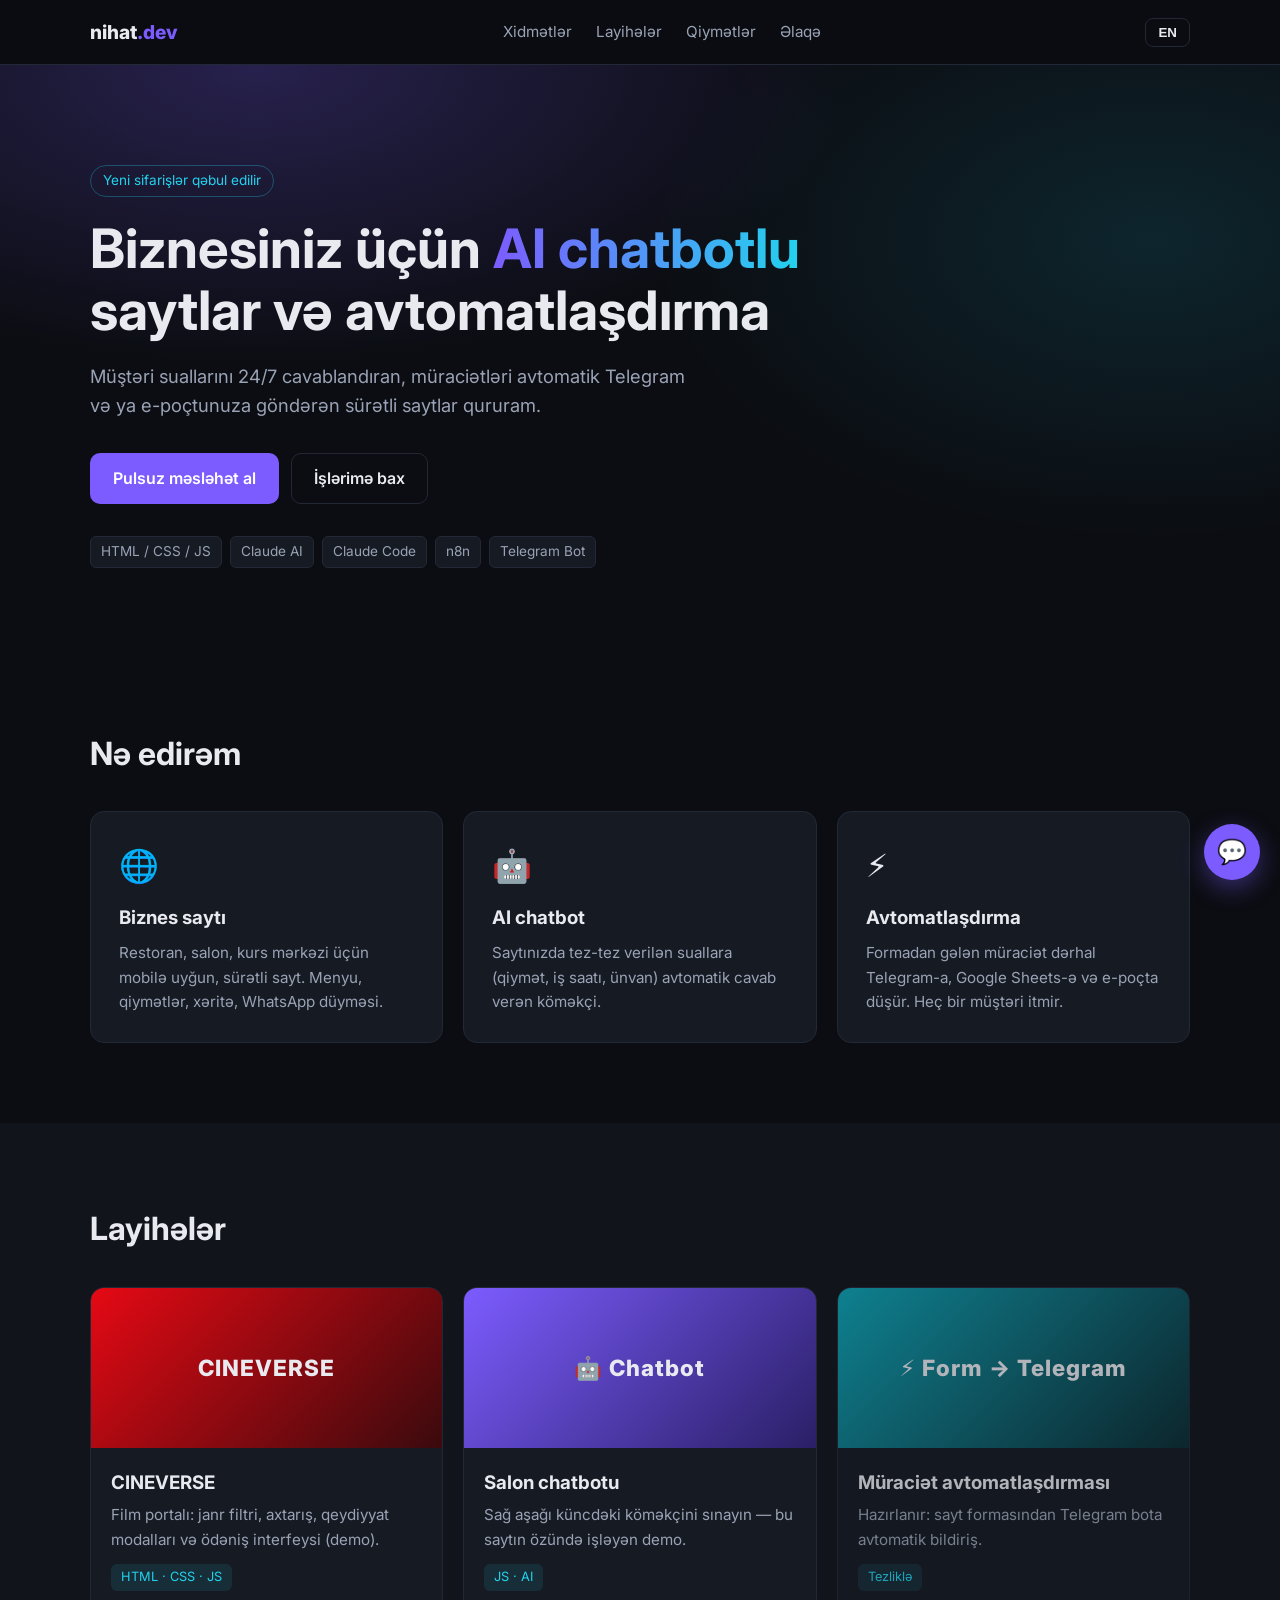
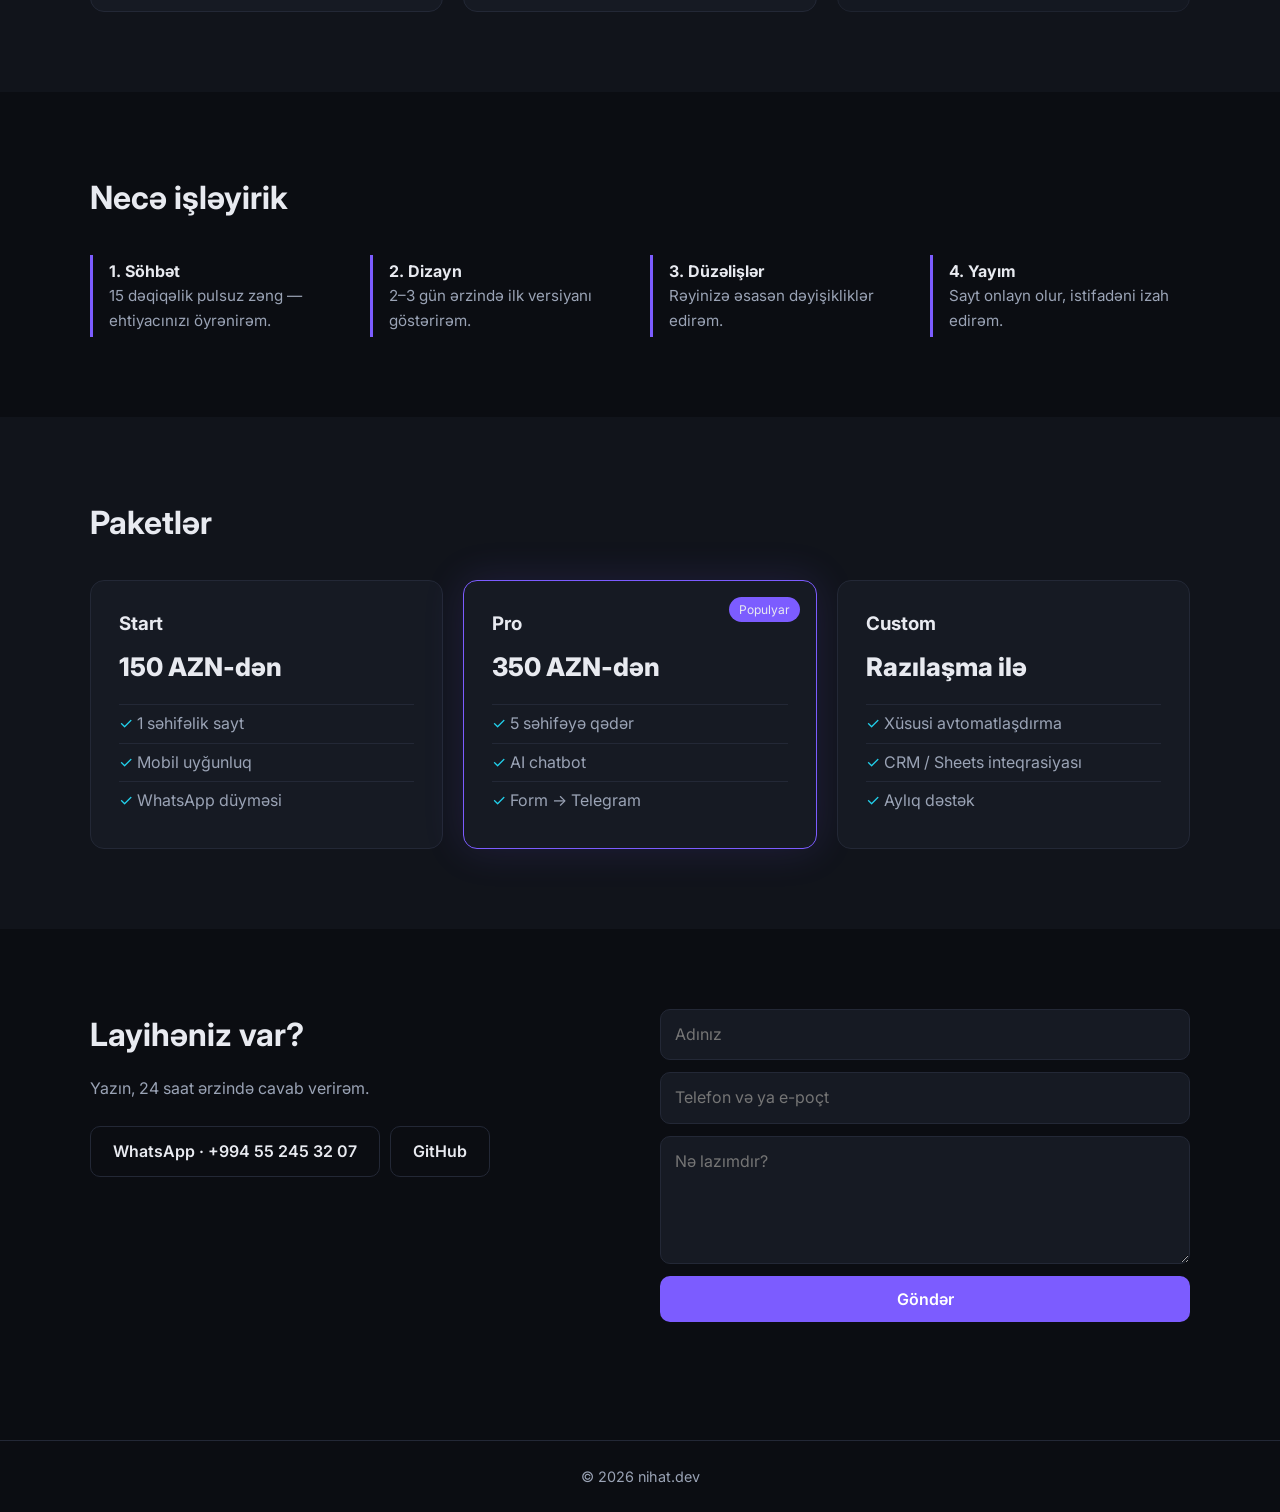
==== index.html @ 08c9906d "Add portfolio site Co-Authored-By: Claude Opus 5.5 <noreply@anthropic.com>" ====
<!DOCTYPE html>
<html lang="az">
<head>
    <meta charset="UTF-8">
    <meta name="viewport" content="width=device-width, initial-scale=1.0">
    <title>Nihat | AI Web & Automation</title>
    <meta name="description" content="Kiçik bizneslər üçün AI chatbotlu saytlar və avtomatlaşdırma.">
    <link rel="preconnect" href="https://fonts.googleapis.com">
    <link href="https://fonts.googleapis.com/css2?family=Inter:wght@400;500;600;700;800&display=swap" rel="stylesheet">
    <link rel="stylesheet" href="style.css">
</head>
<body>

<header class="nav">
    <div class="container nav-inner">
        <a href="#" class="logo">nihat<span>.dev</span></a>
        <nav class="nav-links">
            <a href="#services" data-i18n="nav_services">Xidmətlər</a>
            <a href="#projects" data-i18n="nav_projects">Layihələr</a>
            <a href="#pricing" data-i18n="nav_pricing">Qiymətlər</a>
            <a href="#contact" data-i18n="nav_contact">Əlaqə</a>
        </nav>
        <button class="lang-btn" id="langBtn" aria-label="Change language">EN</button>
    </div>
</header>

<section class="hero">
    <div class="container">
        <span class="badge" data-i18n="hero_badge">Yeni sifarişlər qəbul edilir</span>
        <h1 data-i18n="hero_title">Biznesiniz üçün <em>AI chatbotlu</em> saytlar və avtomatlaşdırma</h1>
        <p class="lead" data-i18n="hero_lead">Müştəri suallarını 24/7 cavablandıran, müraciətləri avtomatik Telegram və ya e-poçtunuza göndərən sürətli saytlar qururam.</p>
        <div class="hero-cta">
            <a href="#contact" class="btn btn-primary" data-i18n="hero_cta1">Pulsuz məsləhət al</a>
            <a href="#projects" class="btn btn-ghost" data-i18n="hero_cta2">İşlərimə bax</a>
        </div>
        <ul class="stack">
            <li>HTML / CSS / JS</li><li>Claude AI</li><li>Claude Code</li><li>n8n</li><li>Telegram Bot</li>
        </ul>
    </div>
</section>

<section id="services" class="section">
    <div class="container">
        <h2 data-i18n="services_title">Nə edirəm</h2>
        <div class="grid-3">
            <article class="card">
                <div class="icon">🌐</div>
                <h3 data-i18n="s1_title">Biznes saytı</h3>
                <p data-i18n="s1_text">Restoran, salon, kurs mərkəzi üçün mobilə uyğun, sürətli sayt. Menyu, qiymətlər, xəritə, WhatsApp düyməsi.</p>
            </article>
            <article class="card">
                <div class="icon">🤖</div>
                <h3 data-i18n="s2_title">AI chatbot</h3>
                <p data-i18n="s2_text">Saytınızda tez-tez verilən suallara (qiymət, iş saatı, ünvan) avtomatik cavab verən köməkçi.</p>
            </article>
            <article class="card">
                <div class="icon">⚡</div>
                <h3 data-i18n="s3_title">Avtomatlaşdırma</h3>
                <p data-i18n="s3_text">Formadan gələn müraciət dərhal Telegram-a, Google Sheets-ə və e-poçta düşür. Heç bir müştəri itmir.</p>
            </article>
        </div>
    </div>
</section>

<section id="projects" class="section alt">
    <div class="container">
        <h2 data-i18n="projects_title">Layihələr</h2>
        <div class="grid-3">
            <article class="project">
                <div class="thumb thumb-1">CINEVERSE</div>
                <div class="project-body">
                    <h3>CINEVERSE</h3>
                    <p data-i18n="p1_text">Film portalı: janr filtri, axtarış, qeydiyyat modalları və ödəniş interfeysi (demo).</p>
                    <span class="tag">HTML · CSS · JS</span>
                </div>
            </article>
            <article class="project">
                <div class="thumb thumb-2">🤖 Chatbot</div>
                <div class="project-body">
                    <h3 data-i18n="p2_title">Salon chatbotu</h3>
                    <p data-i18n="p2_text">Sağ aşağı küncdəki köməkçini sınayın — bu saytın özündə işləyən demo.</p>
                    <span class="tag">JS · AI</span>
                </div>
            </article>
            <article class="project soon">
                <div class="thumb thumb-3">⚡ Form → Telegram</div>
                <div class="project-body">
                    <h3 data-i18n="p3_title">Müraciət avtomatlaşdırması</h3>
                    <p data-i18n="p3_text">Hazırlanır: sayt formasından Telegram bota avtomatik bildiriş.</p>
                    <span class="tag" data-i18n="soon">Tezliklə</span>
                </div>
            </article>
        </div>
    </div>
</section>

<section class="section">
    <div class="container">
        <h2 data-i18n="process_title">Necə işləyirik</h2>
        <ol class="steps">
            <li><strong data-i18n="st1_t">1. Söhbət</strong><span data-i18n="st1">15 dəqiqəlik pulsuz zəng — ehtiyacınızı öyrənirəm.</span></li>
            <li><strong data-i18n="st2_t">2. Dizayn</strong><span data-i18n="st2">2–3 gün ərzində ilk versiyanı göstərirəm.</span></li>
            <li><strong data-i18n="st3_t">3. Düzəlişlər</strong><span data-i18n="st3">Rəyinizə əsasən dəyişikliklər edirəm.</span></li>
            <li><strong data-i18n="st4_t">4. Yayım</strong><span data-i18n="st4">Sayt onlayn olur, istifadəni izah edirəm.</span></li>
        </ol>
    </div>
</section>

<section id="pricing" class="section alt">
    <div class="container">
        <h2 data-i18n="pricing_title">Paketlər</h2>
        <div class="grid-3">
            <article class="price">
                <h3>Start</h3>
                <p class="amount" data-i18n="pr1_amount">150 AZN-dən</p>
                <ul>
                    <li data-i18n="pr1_a">1 səhifəlik sayt</li>
                    <li data-i18n="pr1_b">Mobil uyğunluq</li>
                    <li data-i18n="pr1_c">WhatsApp düyməsi</li>
                </ul>
            </article>
            <article class="price featured">
                <span class="ribbon" data-i18n="popular">Populyar</span>
                <h3>Pro</h3>
                <p class="amount" data-i18n="pr2_amount">350 AZN-dən</p>
                <ul>
                    <li data-i18n="pr2_a">5 səhifəyə qədər</li>
                    <li data-i18n="pr2_b">AI chatbot</li>
                    <li data-i18n="pr2_c">Form → Telegram</li>
                </ul>
            </article>
            <article class="price">
                <h3>Custom</h3>
                <p class="amount" data-i18n="pr3_amount">Razılaşma ilə</p>
                <ul>
                    <li data-i18n="pr3_a">Xüsusi avtomatlaşdırma</li>
                    <li data-i18n="pr3_b">CRM / Sheets inteqrasiyası</li>
                    <li data-i18n="pr3_c">Aylıq dəstək</li>
                </ul>
            </article>
        </div>
    </div>
</section>

<section id="contact" class="section">
    <div class="container contact">
        <div>
            <h2 data-i18n="contact_title">Layihəniz var?</h2>
            <p data-i18n="contact_text">Yazın, 24 saat ərzində cavab verirəm.</p>
            <div class="contact-links">
                <a href="https://wa.me/994552453207" target="_blank" rel="noopener" class="btn btn-ghost">WhatsApp · +994 55 245 32 07</a>
                <a href="https://github.com/nihatdadaszade2-create" target="_blank" rel="noopener" class="btn btn-ghost">GitHub</a>
            </div>
        </div>
        <form id="contactForm" class="form">
            <input type="text" name="name" required data-i18n-ph="f_name" placeholder="Adınız">
            <input type="text" name="contact" required data-i18n-ph="f_contact" placeholder="Telefon və ya e-poçt">
            <textarea name="message" rows="4" required data-i18n-ph="f_msg" placeholder="Nə lazımdır?"></textarea>
            <button type="submit" class="btn btn-primary" data-i18n="f_send">Göndər</button>
            <p class="form-note" id="formNote"></p>
        </form>
    </div>
</section>

<footer class="footer">
    <div class="container">© 2026 nihat.dev</div>
</footer>

<!-- Demo chatbot -->
<button class="chat-toggle" id="chatToggle" aria-label="Chat">💬</button>
<div class="chat" id="chat" hidden>
    <div class="chat-head">
        <span data-i18n="bot_name">Glow Salon köməkçisi (demo)</span>
        <button id="chatClose" aria-label="Close">×</button>
    </div>
    <div class="chat-body" id="chatBody"></div>
    <div class="chat-quick" id="chatQuick"></div>
    <form class="chat-input" id="chatForm">
        <input type="text" id="chatText" autocomplete="off" data-i18n-ph="bot_ph" placeholder="Sualınızı yazın...">
        <button type="submit">➤</button>
    </form>
</div>

<script src="script.js"></script>
</body>
</html>
---- style.css ----
:root {
    --bg: #0b0d12;
    --bg-alt: #11141b;
    --card: #161a23;
    --border: #232836;
    --text: #e8eaf0;
    --muted: #9aa3b5;
    --accent: #7c5cff;
    --accent-2: #22d3ee;
    --radius: 14px;
    color-scheme: dark;
}
body::before {
    content: ""; position: fixed; inset: 0 0 auto; z-index: 11;
    height: env(safe-area-inset-top, 0px); background: var(--bg);
}

* { box-sizing: border-box; margin: 0; padding: 0; }
html { scroll-behavior: smooth; }
body {
    font-family: 'Inter', system-ui, sans-serif;
    background: var(--bg);
    color: var(--text);
    line-height: 1.6;
}
a { color: inherit; text-decoration: none; }
.container { width: min(1100px, 100% - 32px); margin-inline: auto; }

/* Nav */
.nav {
    position: sticky; top: env(safe-area-inset-top, 0px); z-index: 10;
    background: rgba(11, 13, 18, .8);
    backdrop-filter: blur(10px);
    border-bottom: 1px solid var(--border);
}
.nav-inner { display: flex; align-items: center; justify-content: space-between; height: 64px; gap: 16px; }
.logo { font-weight: 800; font-size: 1.2rem; }
.logo span { color: var(--accent); }
.nav-links { display: flex; gap: 24px; color: var(--muted); font-size: .95rem; }
.nav-links a:hover { color: var(--text); }
.lang-btn {
    background: transparent; color: var(--text);
    border: 1px solid var(--border); border-radius: 8px;
    padding: 6px 12px; cursor: pointer; font-weight: 600;
}
.lang-btn:hover { border-color: var(--accent); }

/* Hero */
.hero {
    padding: 100px 0 80px;
    background: radial-gradient(600px 300px at 20% 0%, rgba(124, 92, 255, .25), transparent),
                radial-gradient(500px 300px at 90% 30%, rgba(34, 211, 238, .12), transparent);
}
.badge {
    display: inline-block; font-size: .85rem; color: var(--accent-2);
    border: 1px solid rgba(34, 211, 238, .3); border-radius: 999px; padding: 4px 12px;
}
.hero h1 { font-size: clamp(2rem, 5vw, 3.4rem); line-height: 1.15; margin: 20px 0; max-width: 800px; }
.hero h1 em {
    font-style: normal;
    background: linear-gradient(90deg, var(--accent), var(--accent-2));
    -webkit-background-clip: text; background-clip: text; color: transparent;
}
.lead { color: var(--muted); font-size: 1.15rem; max-width: 620px; }
.hero-cta { display: flex; gap: 12px; margin: 32px 0; flex-wrap: wrap; }
.stack { display: flex; flex-wrap: wrap; gap: 8px; list-style: none; }
.stack li {
    font-size: .85rem; color: var(--muted);
    background: var(--card); border: 1px solid var(--border);
    padding: 4px 10px; border-radius: 6px;
}

/* Buttons */
.btn {
    display: inline-block; padding: 12px 22px; border-radius: 10px;
    font-weight: 600; cursor: pointer; border: 1px solid transparent;
    font-size: 1rem; font-family: inherit; transition: transform .15s, background .15s;
}
.btn:hover { transform: translateY(-2px); }
.btn-primary { background: var(--accent); color: #fff; }
.btn-primary:hover { background: #6a48f5; }
.btn-ghost { border-color: var(--border); color: var(--text); background: transparent; }
.btn-ghost:hover { border-color: var(--accent); }

/* Sections */
.section { padding: 80px 0; }
.section.alt { background: var(--bg-alt); }
.section h2 { font-size: 2rem; margin-bottom: 32px; }
.grid-3 { display: grid; grid-template-columns: repeat(auto-fit, minmax(260px, 1fr)); gap: 20px; }

.card, .price, .project {
    background: var(--card); border: 1px solid var(--border);
    border-radius: var(--radius); transition: border-color .2s, transform .2s;
}
.card:hover, .project:hover, .price:hover { border-color: var(--accent); transform: translateY(-4px); }
.card { padding: 28px; }
.card .icon { font-size: 2rem; margin-bottom: 12px; }
.card h3 { margin-bottom: 8px; }
.card p, .project p { color: var(--muted); font-size: .95rem; }

/* Projects */
.project { overflow: hidden; }
.thumb {
    height: 160px; display: grid; place-items: center;
    font-weight: 800; font-size: 1.4rem; letter-spacing: 1px;
}
.thumb-1 { background: linear-gradient(135deg, #e50914, #3a0a0d); }
.thumb-2 { background: linear-gradient(135deg, #7c5cff, #2a1f66); }
.thumb-3 { background: linear-gradient(135deg, #0ea5b7, #0b2c33); }
.project-body { padding: 20px; }
.project-body h3 { margin-bottom: 6px; }
.tag {
    display: inline-block; margin-top: 12px; font-size: .8rem;
    color: var(--accent-2); background: rgba(34, 211, 238, .1);
    padding: 3px 10px; border-radius: 6px;
}
.project.soon { opacity: .75; }

/* Steps */
.steps { list-style: none; display: grid; grid-template-columns: repeat(auto-fit, minmax(220px, 1fr)); gap: 20px; }
.steps li { border-left: 3px solid var(--accent); padding: 4px 0 4px 16px; display: flex; flex-direction: column; }
.steps span { color: var(--muted); font-size: .95rem; }

/* Pricing */
.price { padding: 28px; position: relative; }
.price.featured { border-color: var(--accent); box-shadow: 0 0 40px rgba(124, 92, 255, .15); }
.ribbon {
    position: absolute; top: 16px; right: 16px; font-size: .75rem;
    background: var(--accent); padding: 3px 10px; border-radius: 999px;
}
.amount { font-size: 1.6rem; font-weight: 800; margin: 8px 0 16px; }
.price ul { list-style: none; color: var(--muted); }
.price li { padding: 6px 0; border-top: 1px solid var(--border); }
.price li::before { content: '✓ '; color: var(--accent-2); }

/* Contact */
.contact { display: grid; grid-template-columns: 1fr 1fr; gap: 40px; align-items: start; }
.contact p { color: var(--muted); margin: -16px 0 24px; }
.contact-links { display: flex; gap: 10px; flex-wrap: wrap; }
.form { display: flex; flex-direction: column; gap: 12px; }
.form input, .form textarea, .chat-input input {
    background: var(--card); color: var(--text);
    border: 1px solid var(--border); border-radius: 10px;
    padding: 12px 14px; font: inherit; resize: vertical;
}
.form input:focus, .form textarea:focus, .chat-input input:focus { outline: none; border-color: var(--accent); }
.form-note { color: var(--accent-2); font-size: .9rem; min-height: 1.2em; display: flex; flex-wrap: wrap; align-items: center; gap: 10px; }

.footer { border-top: 1px solid var(--border); padding: 24px 0; color: var(--muted); font-size: .9rem; text-align: center; }

/* Chatbot */
.chat-toggle {
    position: fixed; z-index: 20;
    right: calc(20px + env(safe-area-inset-right, 0px));
    bottom: calc(20px + env(safe-area-inset-bottom, 0px));
    width: 56px; height: 56px; border-radius: 50%; border: none;
    background: var(--accent); font-size: 1.5rem; cursor: pointer;
    box-shadow: 0 8px 24px rgba(124, 92, 255, .4);
}
.chat {
    position: fixed; z-index: 20;
    right: calc(20px + env(safe-area-inset-right, 0px));
    bottom: calc(88px + env(safe-area-inset-bottom, 0px));
    width: min(360px, calc(100vw - 32px)); height: 460px;
    background: var(--card); border: 1px solid var(--border); border-radius: var(--radius);
    display: flex; flex-direction: column; overflow: hidden;
    box-shadow: 0 20px 50px rgba(0, 0, 0, .5);
}
.chat[hidden] { display: none; }
.chat-head {
    display: flex; justify-content: space-between; align-items: center;
    padding: 12px 16px; background: var(--accent); font-weight: 600; font-size: .95rem;
}
.chat-head button { background: none; border: none; color: #fff; font-size: 1.4rem; cursor: pointer; }
.chat-body { flex: 1; overflow-y: auto; padding: 14px; display: flex; flex-direction: column; gap: 8px; }
.msg { max-width: 85%; padding: 8px 12px; border-radius: 12px; font-size: .92rem; white-space: pre-line; }
.msg.bot { background: var(--bg-alt); align-self: flex-start; border-bottom-left-radius: 4px; }
.msg.user { background: var(--accent); align-self: flex-end; border-bottom-right-radius: 4px; }
.msg.typing { color: var(--muted); }
.chat-quick { display: flex; flex-wrap: wrap; gap: 6px; padding: 0 14px 10px; }
.chat-quick button {
    background: transparent; color: var(--accent-2); border: 1px solid rgba(34, 211, 238, .35);
    border-radius: 999px; padding: 4px 10px; font-size: .8rem; cursor: pointer; font-family: inherit;
}
.chat-input { display: flex; gap: 8px; padding: 10px; border-top: 1px solid var(--border); }
.chat-input input { flex: 1; padding: 10px 12px; }
.chat-input button { background: var(--accent); border: none; color: #fff; border-radius: 10px; width: 44px; cursor: pointer; }

@media (max-width: 720px) {
    .nav-links { display: none; }
    .contact { grid-template-columns: 1fr; }
    .hero { padding: 64px 0 56px; }
    .section { padding: 56px 0; }
}
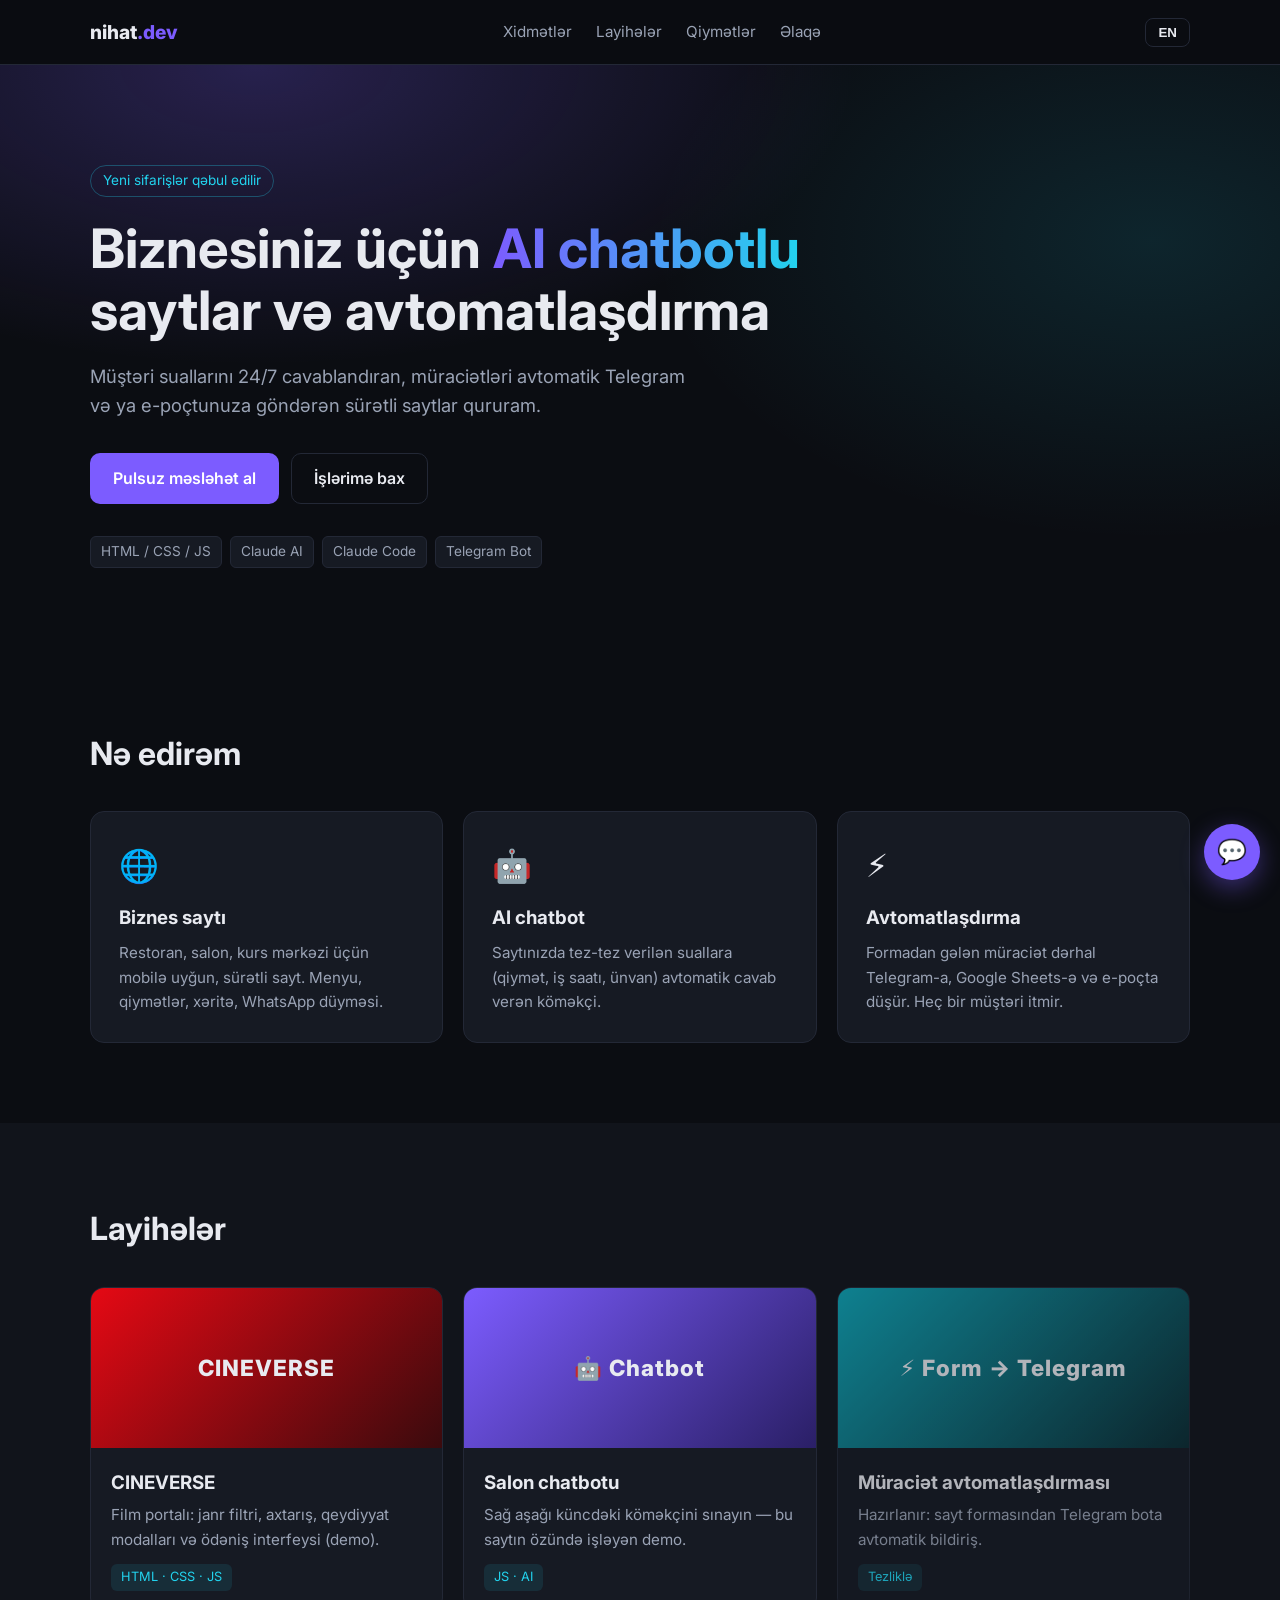
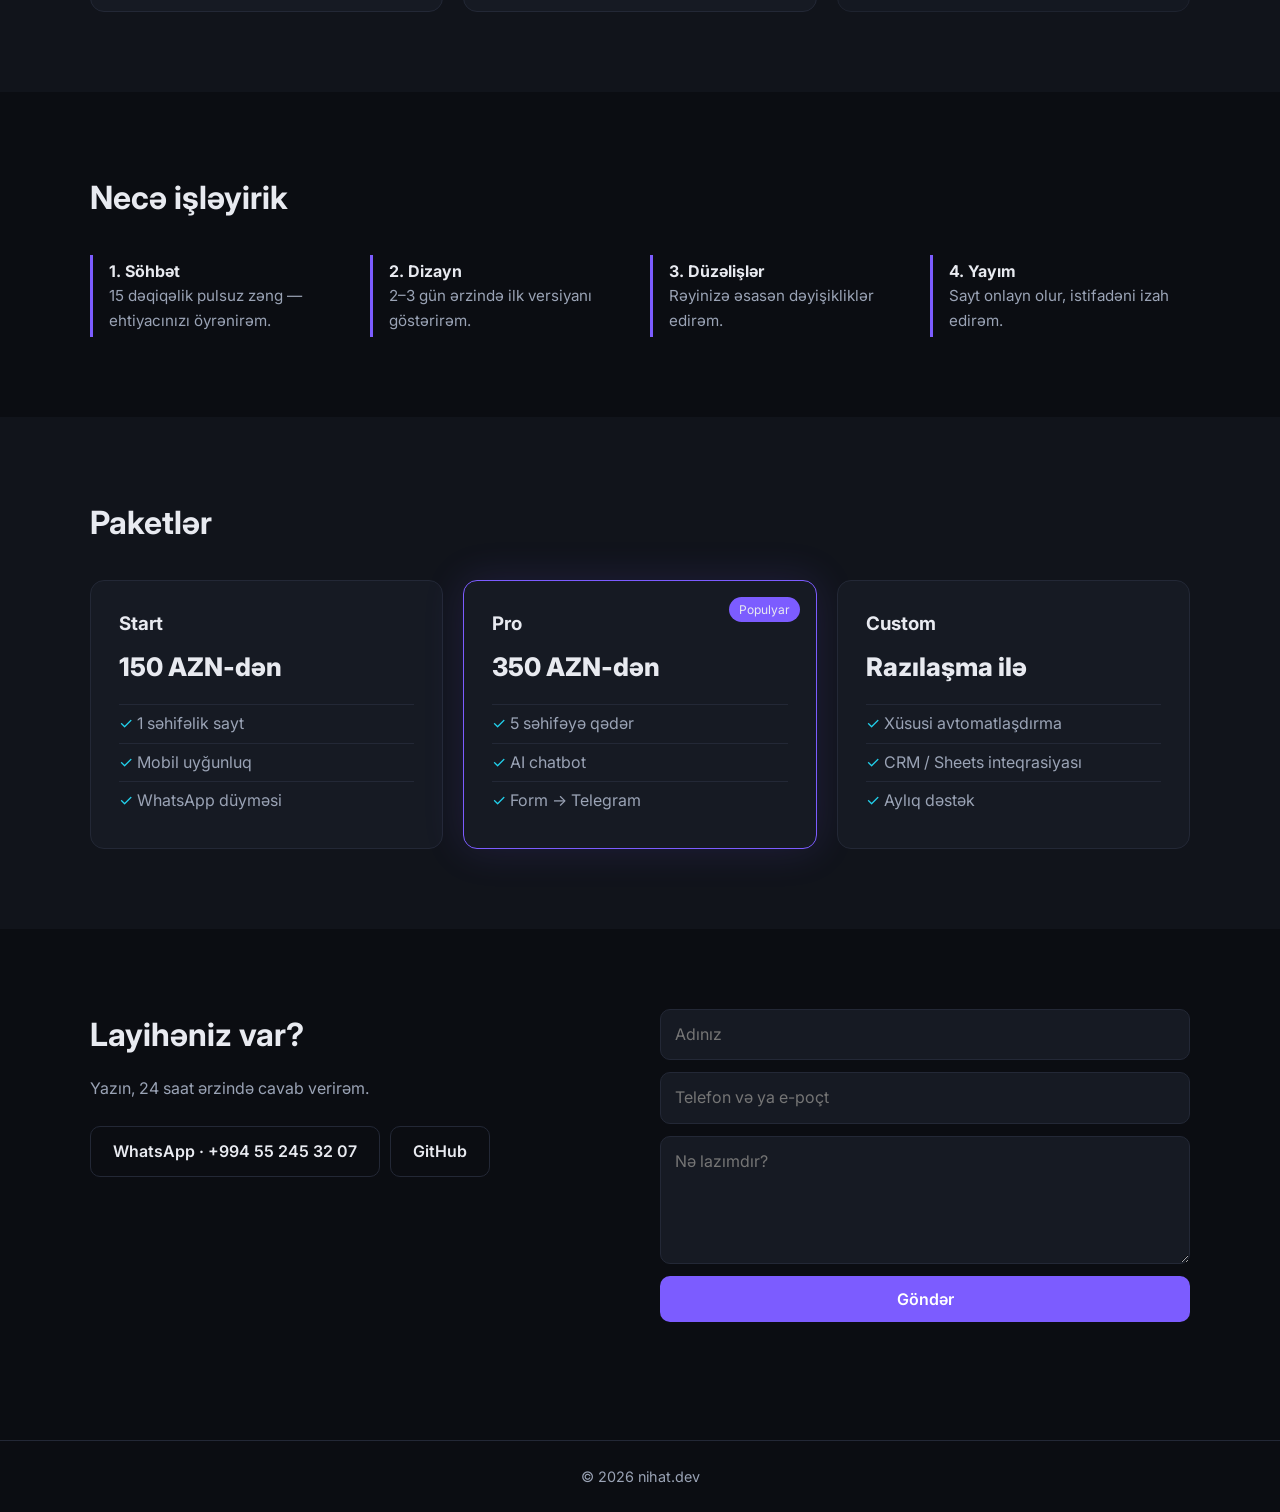
==== commit 38452e71: "Remove n8n from skill list Co-Authored-By: Claude Opus 5.5 <noreply@anthropic.com>" ====
--- a/index.html
+++ b/index.html
@@ -34,7 +34,7 @@
             <a href="#projects" class="btn btn-ghost" data-i18n="hero_cta2">İşlərimə bax</a>
         </div>
         <ul class="stack">
-            <li>HTML / CSS / JS</li><li>Claude AI</li><li>Claude Code</li><li>n8n</li><li>Telegram Bot</li>
+            <li>HTML / CSS / JS</li><li>Claude AI</li><li>Claude Code</li><li>Telegram Bot</li>
         </ul>
     </div>
 </section>
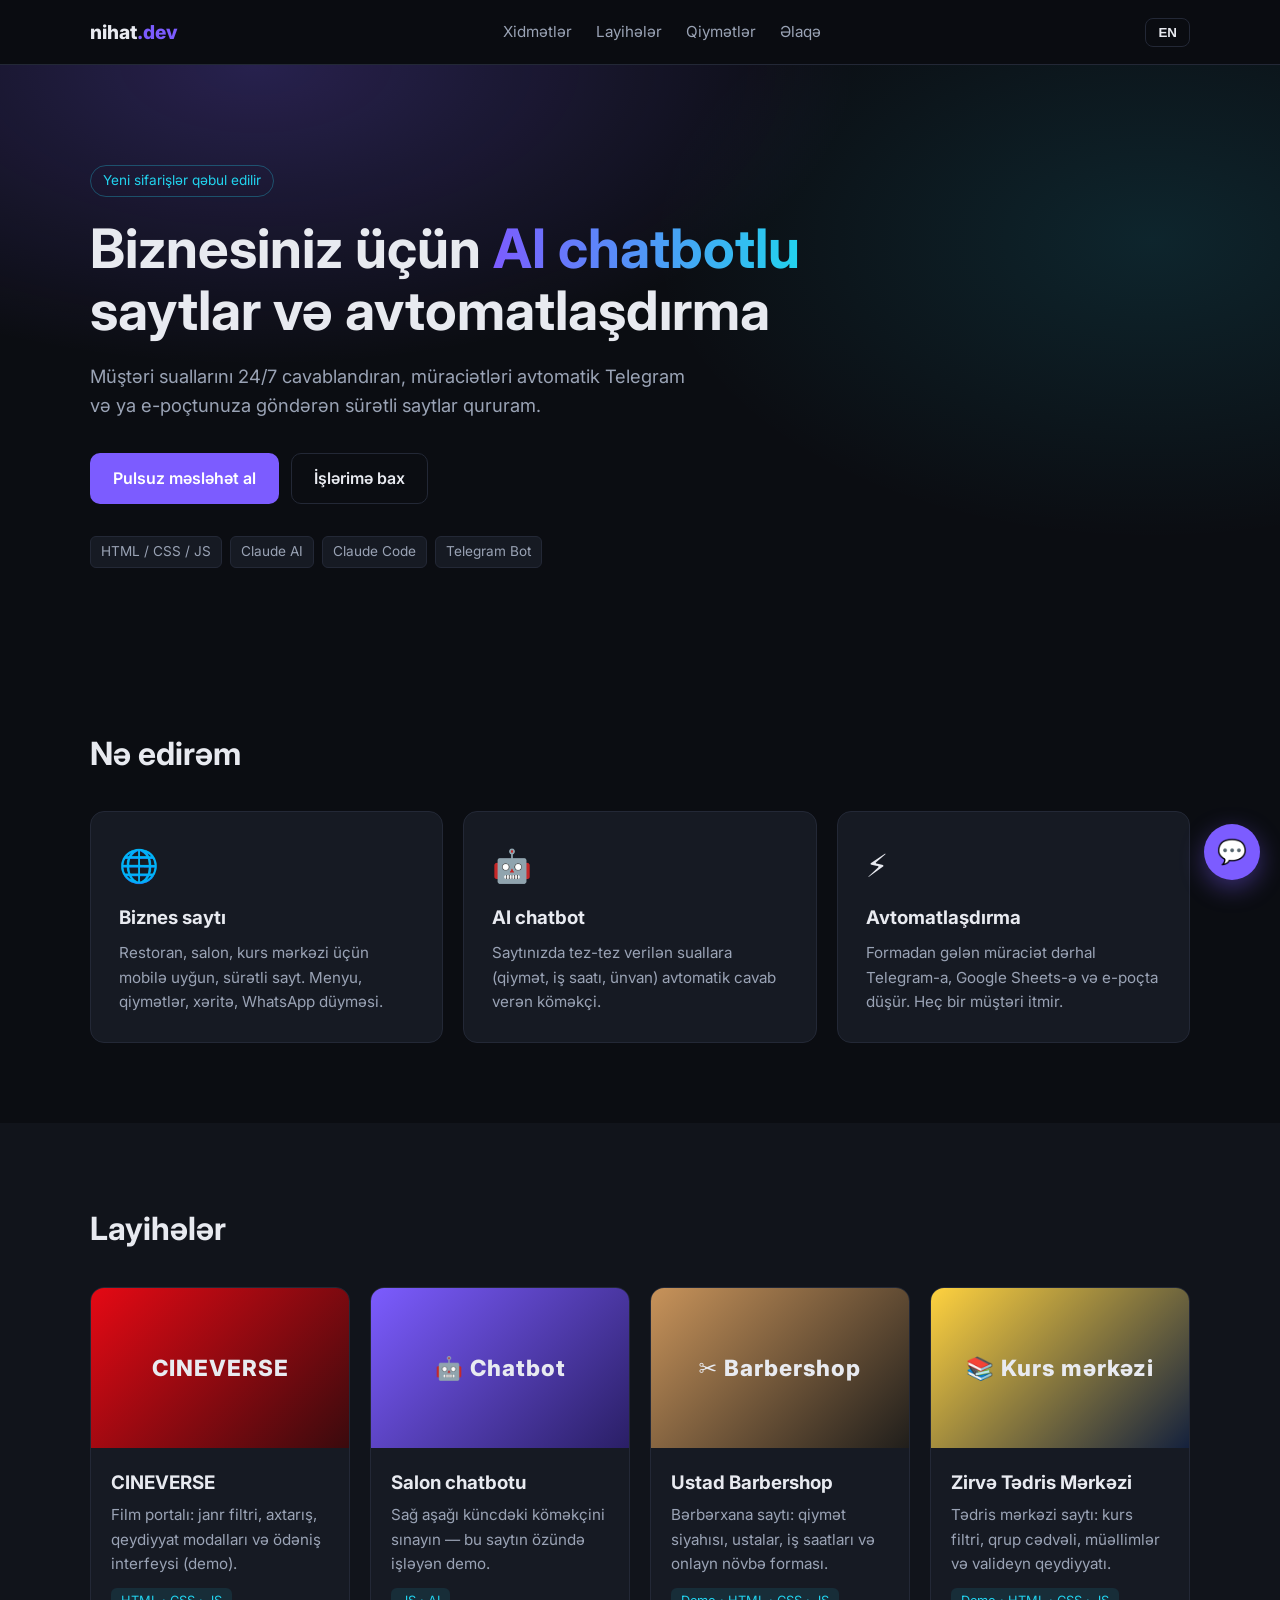
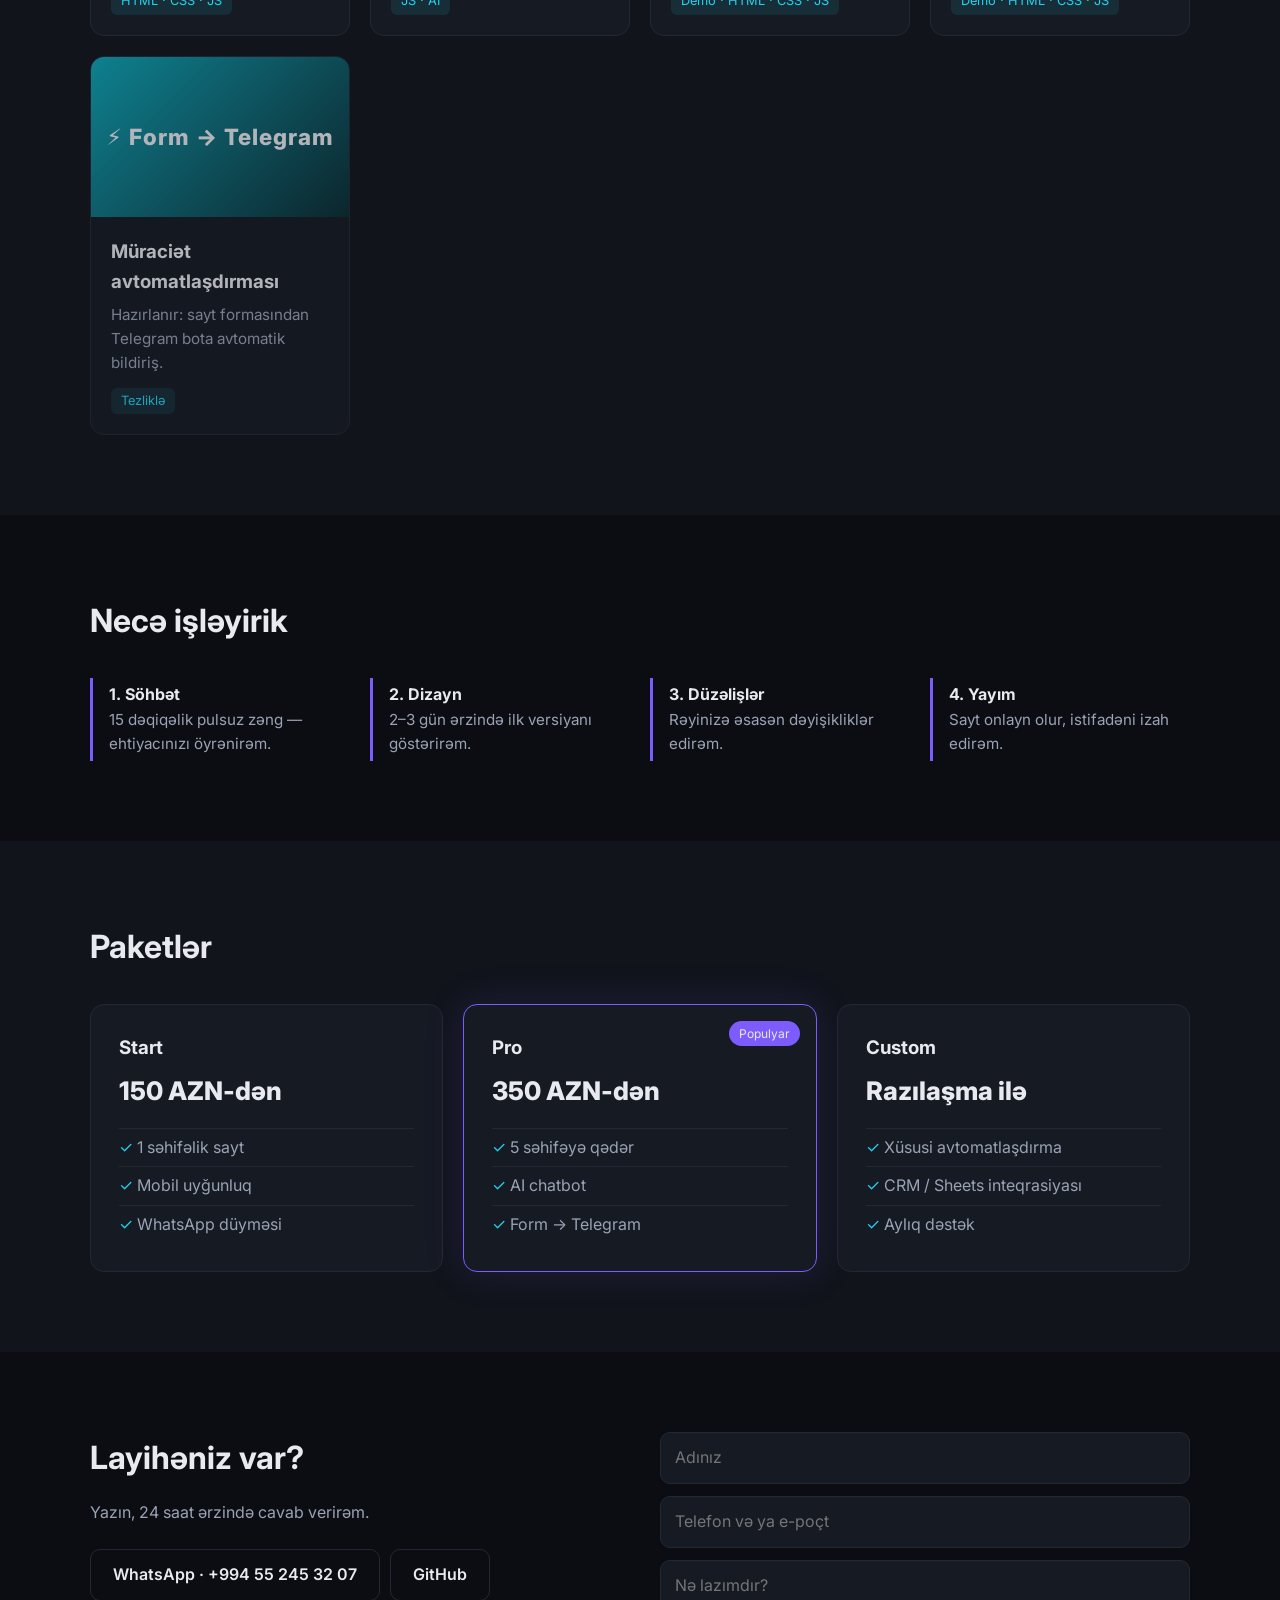
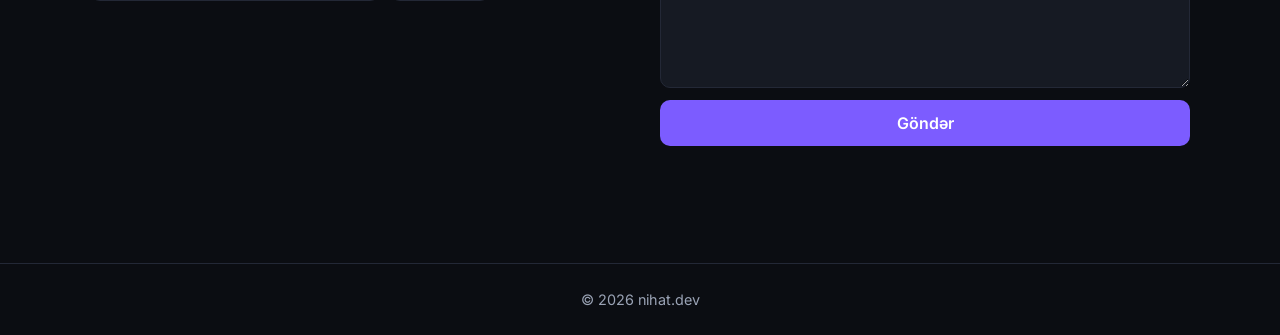
==== commit 87fa6623: "Add barbershop and education center demo sites Co-Authored-By: Claude Opus 5.5 <noreply@anthropic.co" ====
--- a/index.html
+++ b/index.html
@@ -82,6 +82,22 @@
                     <span class="tag">JS · AI</span>
                 </div>
             </article>
+            <a class="project" href="demo/barber/" target="_blank" rel="noopener">
+                <div class="thumb" style="background:linear-gradient(135deg,#c8935a,#201e1b)">✂️ Barbershop</div>
+                <div class="project-body">
+                    <h3>Ustad Barbershop</h3>
+                    <p data-i18n="d1_text">Bərbərxana saytı: qiymət siyahısı, ustalar, iş saatları və onlayn növbə forması.</p>
+                    <span class="tag">Demo · HTML · CSS · JS</span>
+                </div>
+            </a>
+            <a class="project" href="demo/kurs/" target="_blank" rel="noopener">
+                <div class="thumb" style="background:linear-gradient(135deg,#ffd23f,#14213d)">📚 Kurs mərkəzi</div>
+                <div class="project-body">
+                    <h3>Zirvə Tədris Mərkəzi</h3>
+                    <p data-i18n="d2_text">Tədris mərkəzi saytı: kurs filtri, qrup cədvəli, müəllimlər və valideyn qeydiyyatı.</p>
+                    <span class="tag">Demo · HTML · CSS · JS</span>
+                </div>
+            </a>
             <article class="project soon">
                 <div class="thumb thumb-3">⚡ Form → Telegram</div>
                 <div class="project-body">
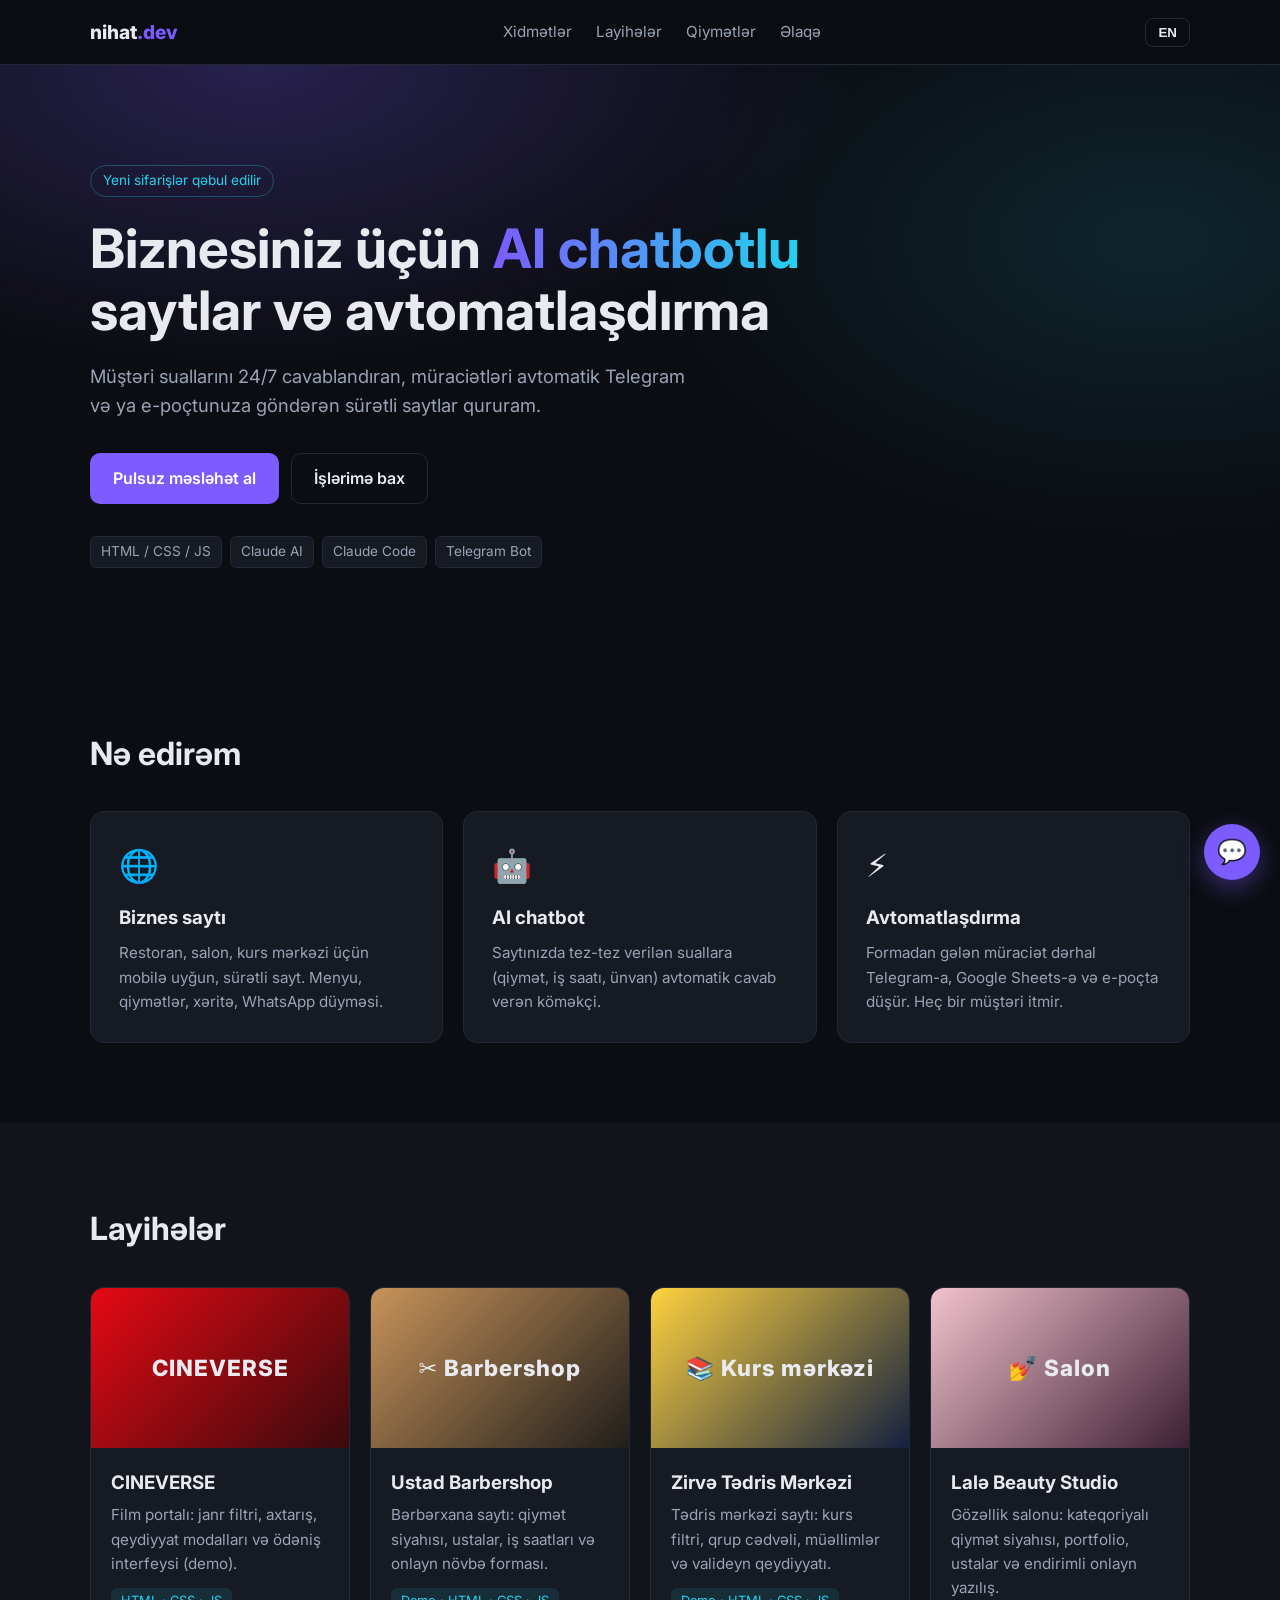
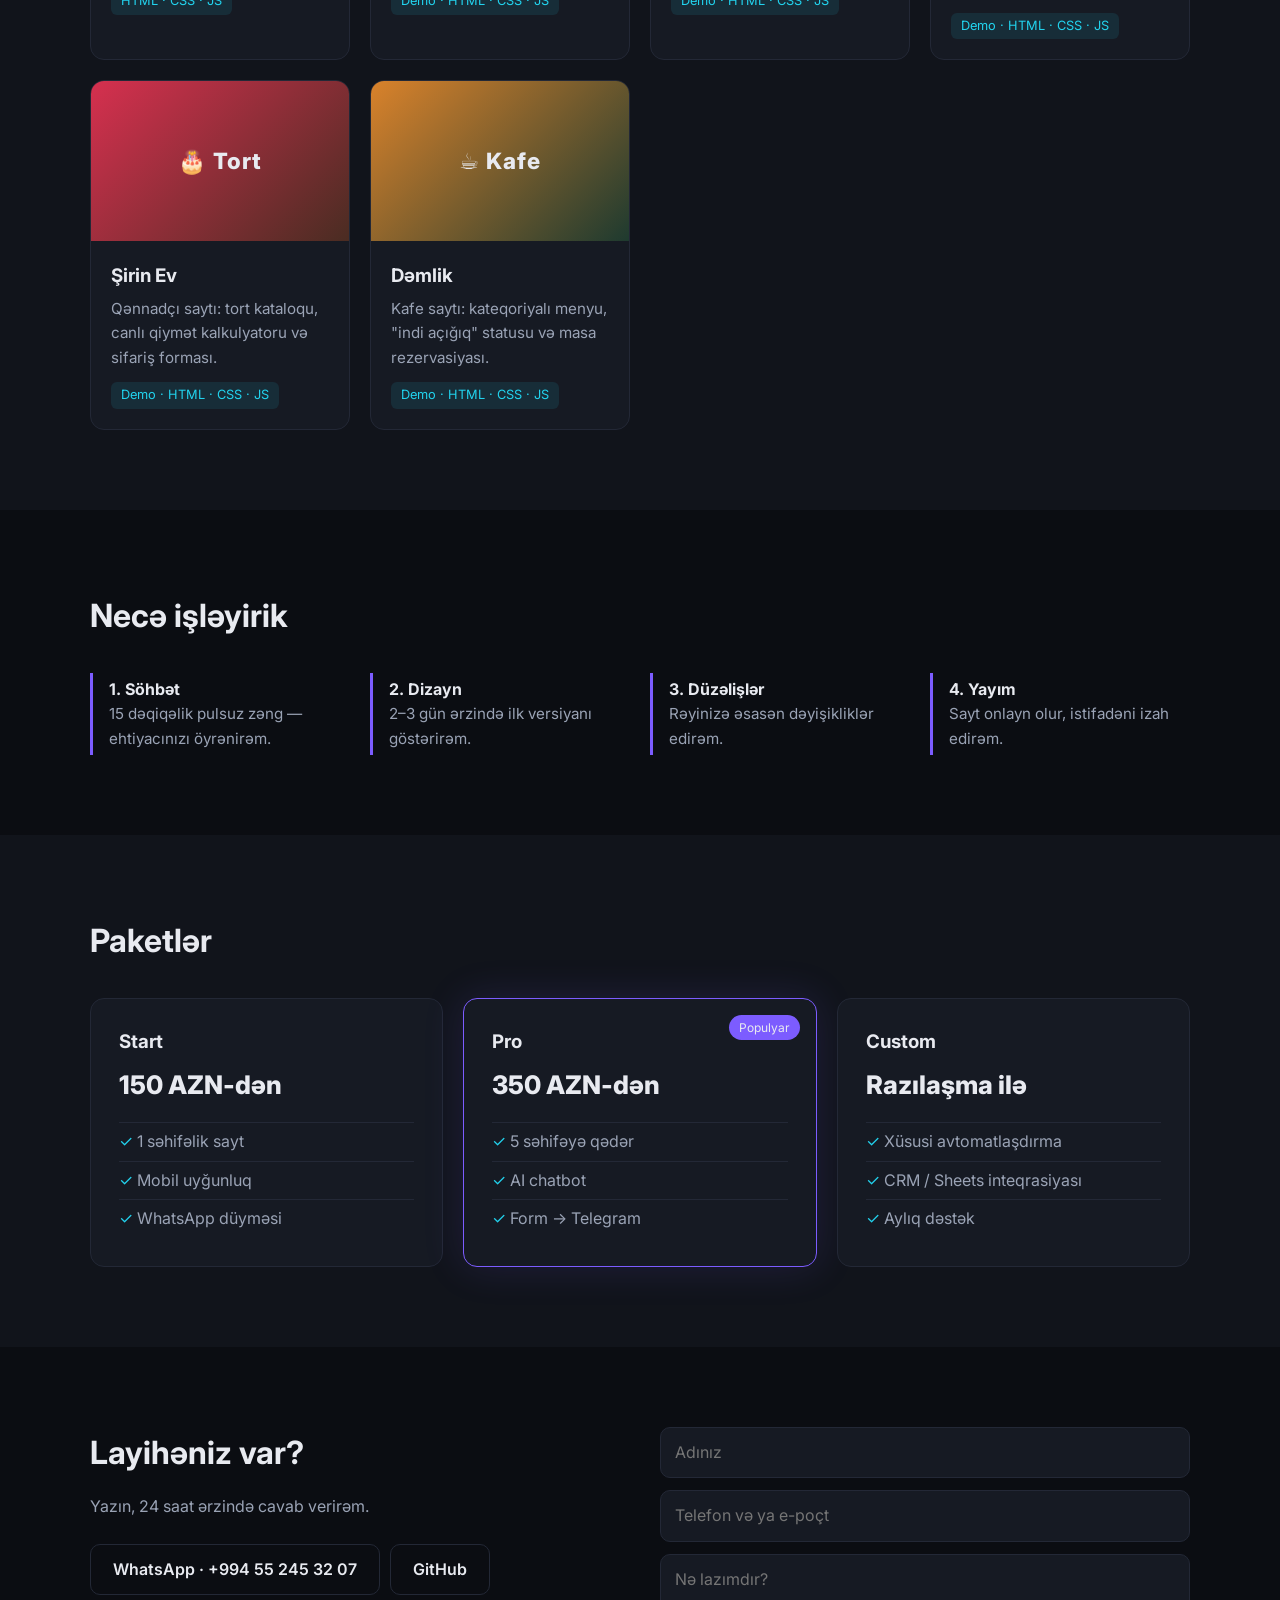
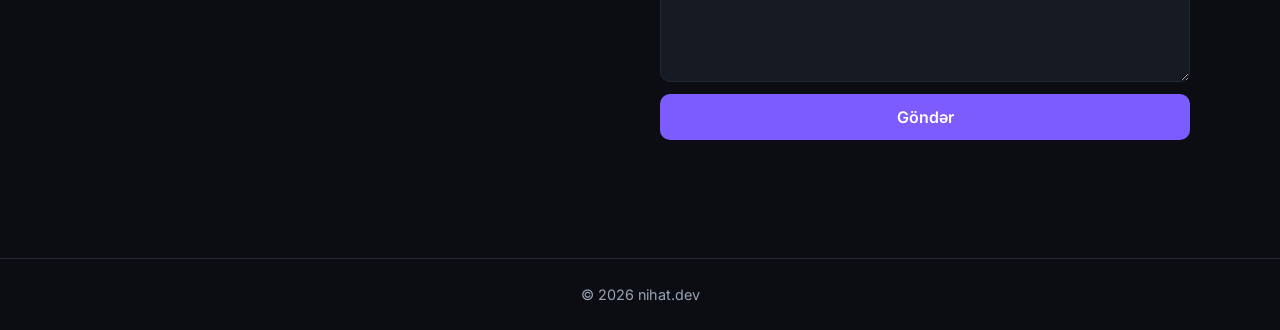
==== commit 3da8fe75: "Add salon, cake shop and cafe demos; tidy projects grid Co-Authored-By: Claude Opus 5.5 <noreply@ant" ====
--- a/index.html
+++ b/index.html
@@ -74,14 +74,6 @@
                     <span class="tag">HTML · CSS · JS</span>
                 </div>
             </article>
-            <article class="project">
-                <div class="thumb thumb-2">🤖 Chatbot</div>
-                <div class="project-body">
-                    <h3 data-i18n="p2_title">Salon chatbotu</h3>
-                    <p data-i18n="p2_text">Sağ aşağı küncdəki köməkçini sınayın — bu saytın özündə işləyən demo.</p>
-                    <span class="tag">JS · AI</span>
-                </div>
-            </article>
             <a class="project" href="demo/barber/" target="_blank" rel="noopener">
                 <div class="thumb" style="background:linear-gradient(135deg,#c8935a,#201e1b)">✂️ Barbershop</div>
                 <div class="project-body">
@@ -98,14 +90,30 @@
                     <span class="tag">Demo · HTML · CSS · JS</span>
                 </div>
             </a>
-            <article class="project soon">
-                <div class="thumb thumb-3">⚡ Form → Telegram</div>
-                <div class="project-body">
-                    <h3 data-i18n="p3_title">Müraciət avtomatlaşdırması</h3>
-                    <p data-i18n="p3_text">Hazırlanır: sayt formasından Telegram bota avtomatik bildiriş.</p>
-                    <span class="tag" data-i18n="soon">Tezliklə</span>
-                </div>
-            </article>
+            <a class="project" href="demo/salon/" target="_blank" rel="noopener">
+                <div class="thumb" style="background:linear-gradient(135deg,#f1c2cd,#3d1f33)">💅 Salon</div>
+                <div class="project-body">
+                    <h3>Lalə Beauty Studio</h3>
+                    <p data-i18n="d3_text">Gözəllik salonu: kateqoriyalı qiymət siyahısı, portfolio, ustalar və endirimli onlayn yazılış.</p>
+                    <span class="tag">Demo · HTML · CSS · JS</span>
+                </div>
+            </a>
+            <a class="project" href="demo/tort/" target="_blank" rel="noopener">
+                <div class="thumb" style="background:linear-gradient(135deg,#d6304f,#4a2c22)">🎂 Tort</div>
+                <div class="project-body">
+                    <h3>Şirin Ev</h3>
+                    <p data-i18n="d4_text">Qənnadçı saytı: tort kataloqu, canlı qiymət kalkulyatoru və sifariş forması.</p>
+                    <span class="tag">Demo · HTML · CSS · JS</span>
+                </div>
+            </a>
+            <a class="project" href="demo/kafe/" target="_blank" rel="noopener">
+                <div class="thumb" style="background:linear-gradient(135deg,#d9822b,#1e3a2f)">☕ Kafe</div>
+                <div class="project-body">
+                    <h3>Dəmlik</h3>
+                    <p data-i18n="d5_text">Kafe saytı: kateqoriyalı menyu, "indi açığıq" statusu və masa rezervasiyası.</p>
+                    <span class="tag">Demo · HTML · CSS · JS</span>
+                </div>
+            </a>
         </div>
     </div>
 </section>
